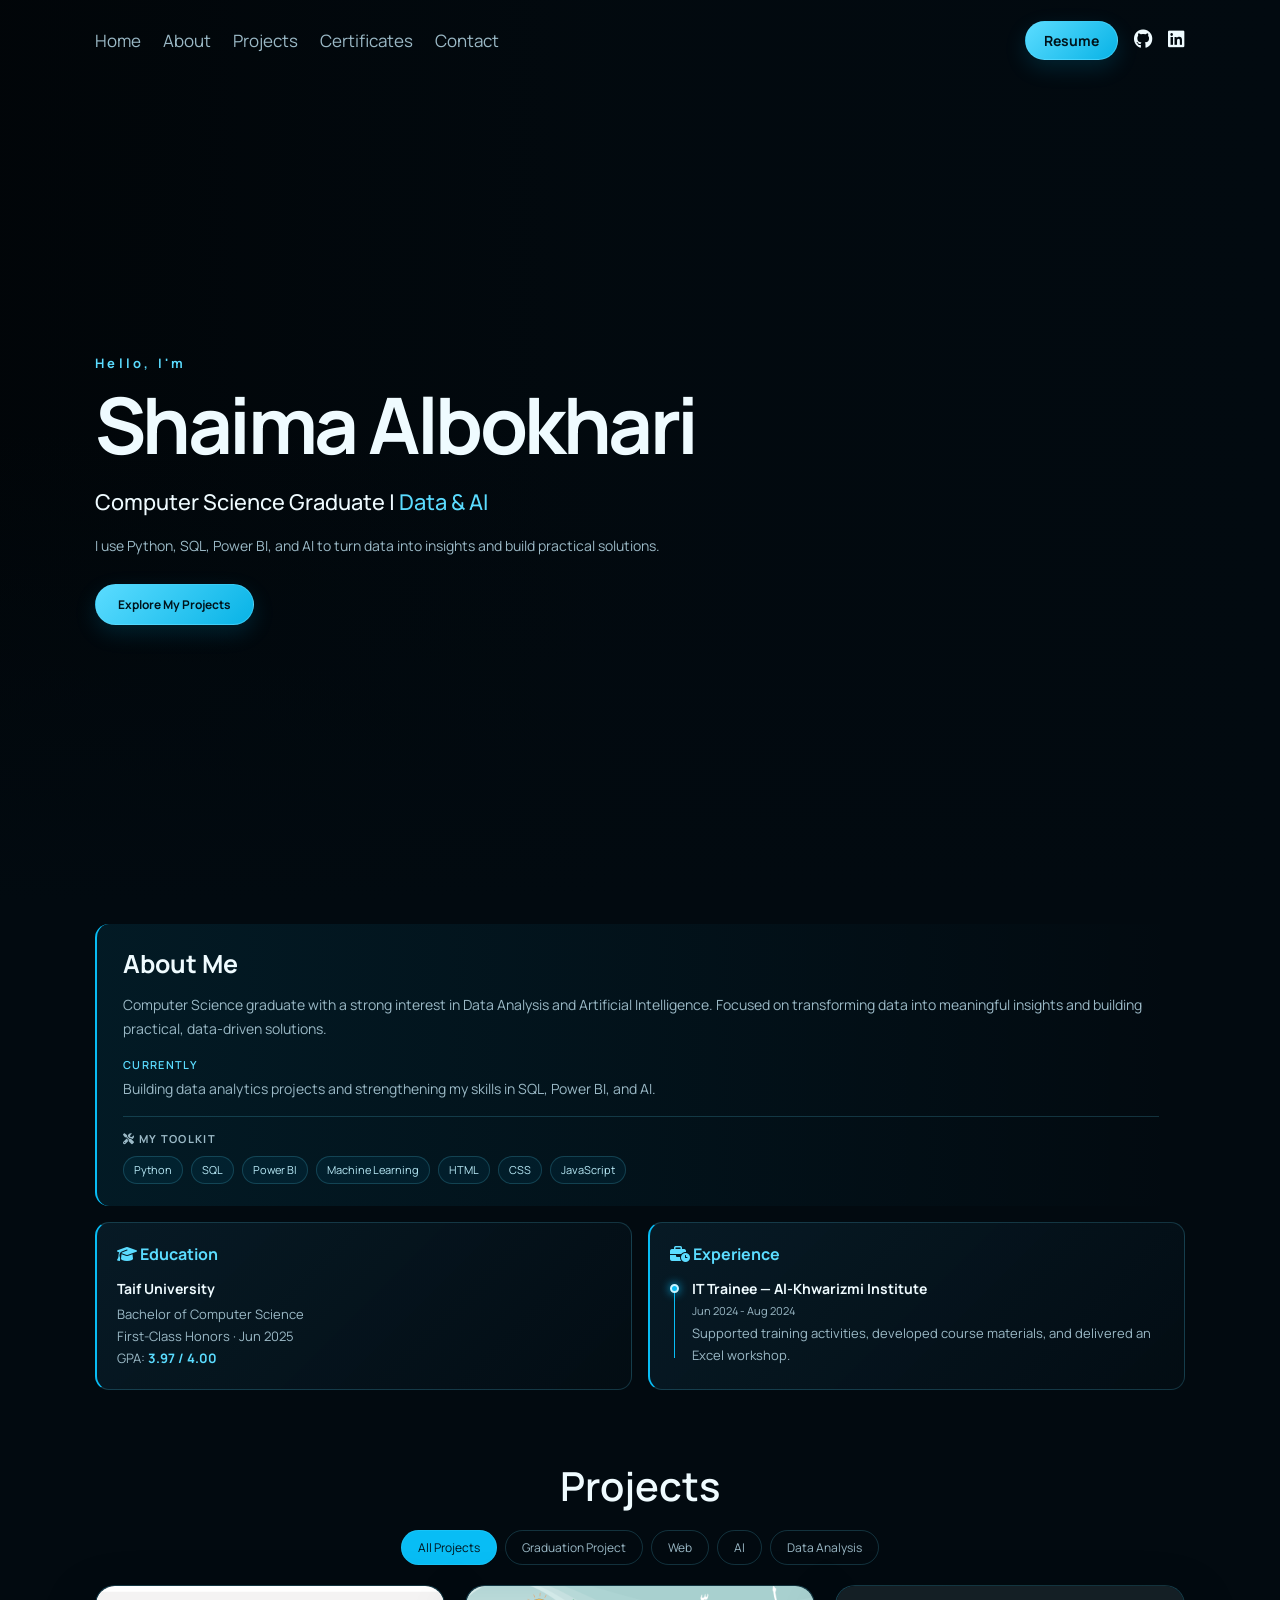
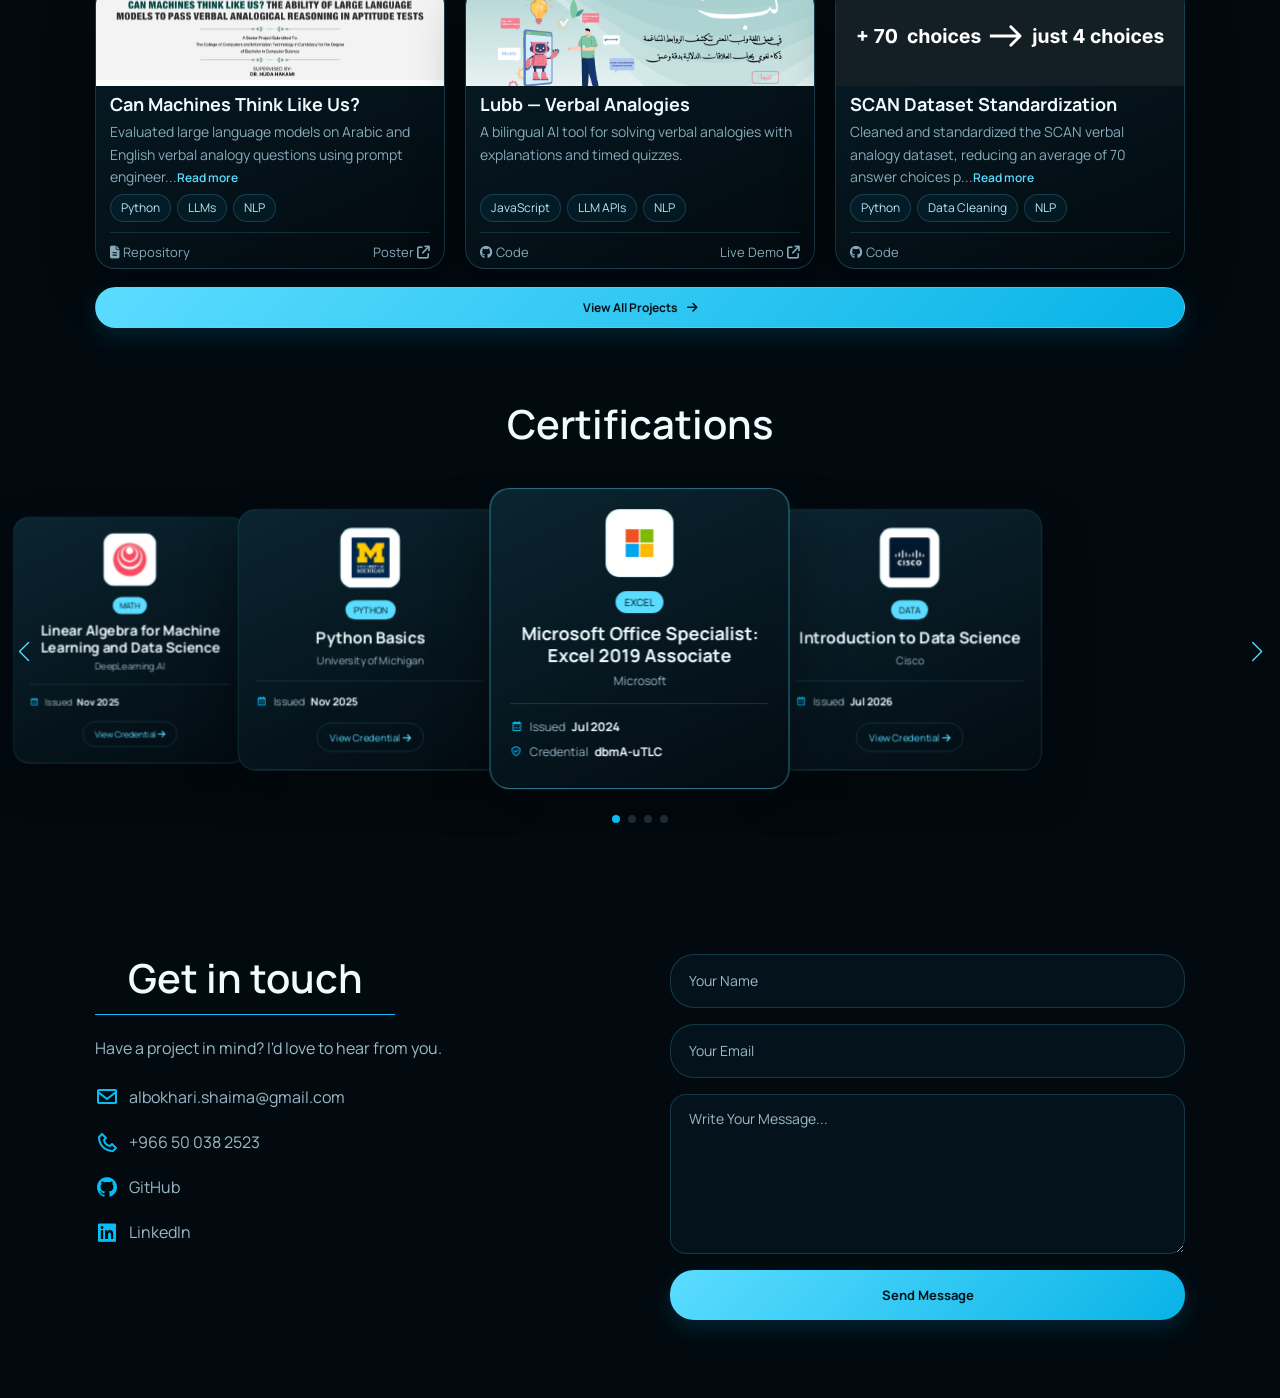
==== index.html @ c420c737 "Add files via upload" ====
<!DOCTYPE html>
<html lang="en">
 <head>
  <meta charset="utf-8">
  <meta content="width=device-width, initial-scale=1.0" name="viewport">
  <title>
   Shaima Albokhari | Portfolio
  </title>
  <!-- Swiper -->
  <link href="https://cdn.jsdelivr.net/npm/swiper@11/swiper-bundle.min.css" rel="stylesheet">
  <!-- Font Awesome -->
  <link href="https://cdnjs.cloudflare.com/ajax/libs/font-awesome/6.5.2/css/all.min.css" rel="stylesheet">
  <!-- Boxicons -->
  <link href="https://unpkg.com/boxicons@2.1.4/css/boxicons.min.css" rel="stylesheet">
  <!--google fonts-->
  <link href="https://fonts.googleapis.com" rel="preconnect">
  <link crossorigin href="https://fonts.gstatic.com" rel="preconnect">
  <link href="https://fonts.googleapis.com/css2?family=Manrope:wght@400;500;600;700&display=swap" rel="stylesheet">
  <!-- CSS -->
  <link rel="stylesheet" href="styles.css">
  <link class="logo" href="logo-fish.svg" rel="shortcut icon" type="image/png">
 </head>
 <body>
  <div class="container">
   <!-- ================= NAVBAR ================= -->
   <a class="skip-link" href="#main-content">
    Skip to content
   </a>
   <header class="navbar">
    <nav aria-label="Primary">
     <ul class="menu">
      <li>
       <a href="#home">
        Home
       </a>
      </li>
      <li>
       <a href="#about">
        About
       </a>
      </li>
      <li>
       <a href="#projects">
        Projects
       </a>
      </li>
      <li>
       <a href="#certifications">
        Certificates
       </a>
      </li>
      <li>
       <a href="#contact">
        Contact
       </a>
      </li>
     </ul>
    </nav>
    <div class="contact">
     <a href="resume.pdf" rel="noopener noreferrer" target="_blank">
      Resume
     </a>
     <a aria-label="GitHub profile" href="https://github.com/ShaimaAlbokhari" rel="noopener noreferrer" target="_blank">
      <i class="fa-brands fa-github">
      </i>
     </a>
     <a aria-label="LinkedIn profile" href="https://www.linkedin.com/in/shaima-albokhari/" rel="noopener noreferrer" target="_blank">
      <i class="fa-brands fa-linkedin">
      </i>
     </a>
    </div>
   </header>
   <!-- ================= HERO ================= -->
   <main id="main-content">
    <section class="hero" id="home">
     <div class="hero-content">
      <h3>
       Hello, I'm
      </h3>
      <h1>
       Shaima Albokhari
      </h1>
      <h2>
       Computer Science Graduate |
       <span class="warm-accent">
        Data & AI
       </span>
      </h2>
      <p>
       I use Python, SQL, Power BI, and AI to turn data into insights and build practical solutions.
      </p>
      <div class="hero-buttons">
       <a class="primary-btn" href="#projects">
        Explore My Projects
       </a>
      </div>
     </div>
    </section>
    <!-- ================= ABOUT ================= -->
    <section class="about" id="about">
     <div class="about-grid">
      <!-- About -->
      <div class="card about-card">
       <h2>
        About Me
       </h2>
       <p>
        Computer Science graduate with a strong interest in Data Analysis and Artificial Intelligence.
                Focused on transforming data into meaningful insights and building practical, data-driven solutions.
       </p>
       <div class="about-current">
        <span>
         Currently
        </span>
        <p>
         Building data analytics projects and strengthening my skills in SQL, Power BI, and AI.
        </p>
       </div>
       <div class="about-skills">
        <h4>
         <i class="fa-solid fa-screwdriver-wrench">
         </i>
         My Toolkit
        </h4>
        <div class="skills-list">
         <span>
          Python
         </span>
         <span>
          SQL
         </span>
         <span>
          Power BI
         </span>
         <span>
          Machine Learning
         </span>
         <span>
          HTML
         </span>
         <span>
          CSS
         </span>
         <span>
          JavaScript
         </span>
        </div>
       </div>
      </div>
      <!-- Experience -->
      <div class="card experience-card">
       <h3>
        <i class="fa-solid fa-business-time">
        </i>
        Experience
       </h3>
       <div class="timeline">
        <div class="timeline-item">
         <span class="dot">
         </span>
         <div class="content">
          <h4>
           IT Trainee &mdash; Al-Khwarizmi Institute
          </h4>
          <small>
           Jun 2024 - Aug 2024
          </small>
          <p>
           Supported training activities,
                             developed course materials, and delivered an Excel workshop.
          </p>
         </div>
        </div>
       </div>
      </div>
      <!-- Education -->
      <div class="card education-card">
       <h3>
        <i class="fa-solid fa-graduation-cap">
        </i>
        Education
       </h3>
       <h4>
        Taif University
       </h4>
       <p>
        Bachelor of Computer Science
       </p>
       <p>
        First-Class Honors &middot; Jun 2025
       </p>
       <p>
        GPA:
        <strong>
         3.97 / 4.00
        </strong>
       </p>
      </div>
     </div>
    </section>
    <!-- ================= PROJECTS ================= -->
    <section class="projects" id="projects">
     <div class="section-title">
      <h2>
       Projects
      </h2>
     </div>
     <div class="filter-buttons">
      <button class="filter-btn active" data-filter="all">
       All Projects
      </button>
      <button class="filter-btn" data-filter="graduation">
       Graduation Project
      </button>
      <button class="filter-btn" data-filter="web">
       Web
      </button>
      <button class="filter-btn" data-filter="ai">
       AI
      </button>
      <button class="filter-btn" data-filter="data">
       Data Analysis
      </button>
     </div>
     <div class="projects-container" id="featured-projects">
      <noscript>
       <div class="projects-error">
        <p>
         JavaScript is required to load the featured projects.
        </p>
        <a href="projects.html">
         View all projects
        </a>
       </div>
      </noscript>
     </div>
     <a class="view-all-btn" href="projects.html">
      View All Projects
      <i class="fa-solid fa-arrow-right">
      </i>
     </a>
    </section>
    <!-- ================= CERTIFICATIONS ================= -->
    <section id="certifications">
     <div class="section-title">
      <h2>
       Certifications
      </h2>
     </div>
     <div class="swiper">
      <div class="swiper-wrapper" id="certifications-container">
       <!-- Certificates are loaded by JavaScript -->
      </div>
      <div class="swiper-button-next">
      </div>
      <div class="swiper-button-prev">
      </div>
      <div class="swiper-pagination">
      </div>
     </div>
    </section>
    <!-- ================= CONTACT ================= -->
    <section id="contact">
     <div class="contact-container">
      <!-- معلومات التواصل -->
      <div class="contact-right">
       <div class="section-title">
        <h2>
         Get in touch
        </h2>
       </div>
       <p>
        Have a project in mind? I'd love to hear from you.
       </p>
       <div class="contact-info">
        <!-- Email -->
        <button aria-label="Copy email address" class="copy-item" data-copy="albokhari.shaima@gmail.com" type="button">
         <i aria-hidden="true" class="bx bx-envelope">
         </i>
         <span class="copy-value">
          albokhari.shaima@gmail.com
         </span>
         <span class="copied" role="status">
         </span>
        </button>
        <!--Phone-->
        <button aria-label="Copy phone number" class="copy-item" data-copy="+966500382523" type="button">
         <i aria-hidden="true" class="bx bx-phone">
         </i>
         <span class="copy-value" dir="ltr">
          +966 50 038 2523
         </span>
         <span class="copied" role="status">
         </span>
        </button>
        <!-- GitHub -->
        <a class="contact-link" href="https://github.com/ShaimaAlbokhari" rel="noopener noreferrer" target="_blank">
         <i class="bx bxl-github">
         </i>
         <span>
          GitHub
         </span>
        </a>
        <!-- LinkedIn -->
        <a class="contact-link" href="https://www.linkedin.com/in/shaima-albokhari/" rel="noopener noreferrer" target="_blank">
         <i class="bx bxl-linkedin-square">
         </i>
         <span>
          LinkedIn
         </span>
        </a>
       </div>
       <img alt aria-hidden="true" class="plant" src="plant.svg">
      </div>
      <!-- الفورم -->
      <form action="https://api.web3forms.com/submit" class="contact-left" id="contact-form" method="POST">
       <input name="access_key" type="hidden" value="8c4a9d00-b263-4142-ad8a-2c3be4dd2721">
       <input aria-label="Your Name" class="contact-inputs" name="name" placeholder="Your Name" required type="text">
       <input aria-label="Your Email" class="contact-inputs" name="email" placeholder="Your Email" required type="email">
       <textarea aria-label="Your Message" class="contact-inputs" name="message" placeholder="Write Your Message..." required></textarea>
       <button type="submit">
        Send Message
       </button>
       <input autocomplete="off" class="hidden" name="botcheck" style="display: none;" tabindex="-1" type="checkbox">
       <p aria-live="polite" id="form-result" role="status">
       </p>
      </form>
     </div>
    </section>
   </main>
   <!-- icons -->
   <script crossorigin="anonymous" src="https://kit.fontawesome.com/7b04c1df12.js">
   </script>
   <!-- Swiper -->
  </div>
  <script src="https://cdn.jsdelivr.net/npm/swiper@11/swiper-bundle.min.js">
  </script>
  <!-- JavaScript -->
  <script src="script.js">
  </script>
 </body>
</html>
---- styles.css ----
/* Main stylesheet loader. Keep this import order. */
@import url("variables.css");
@import url("base.css");
@import url("about.css");
@import url("projects.css");
@import url("certifications.css");
@import url("contact.css");
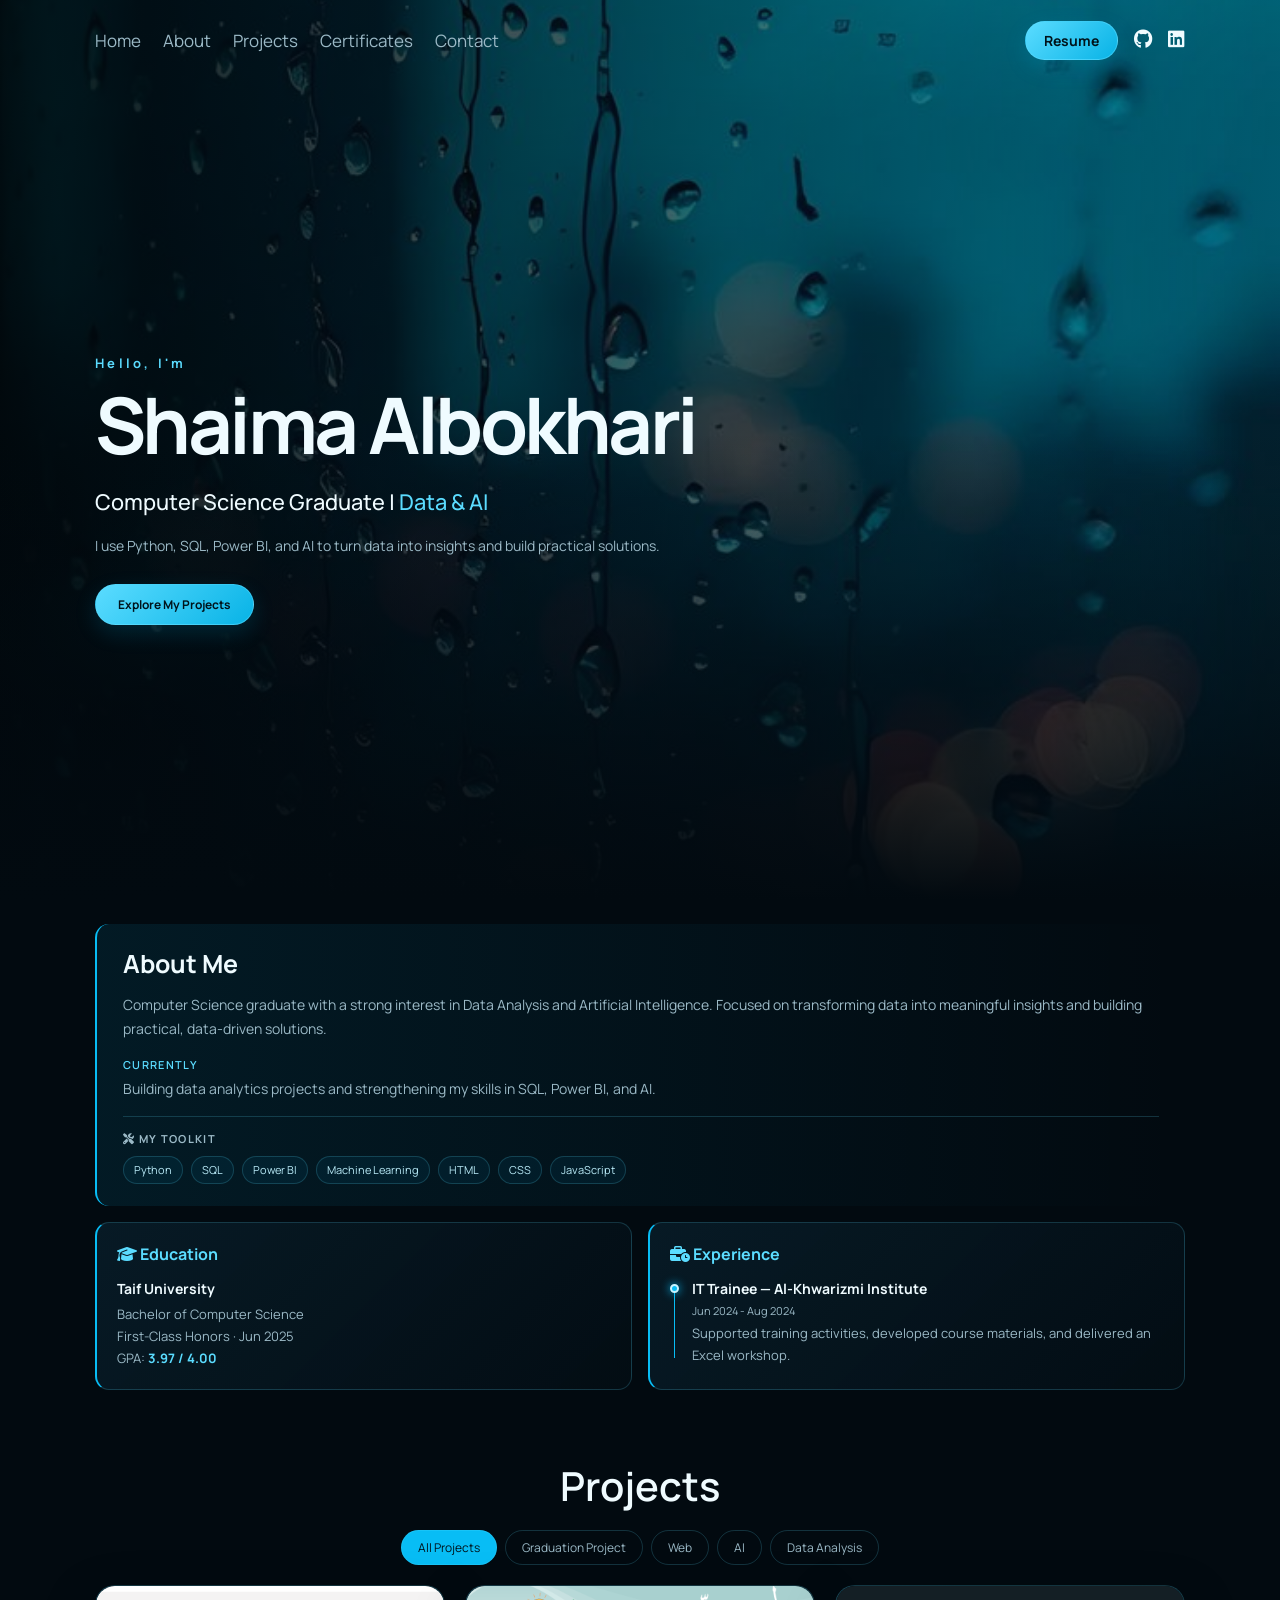
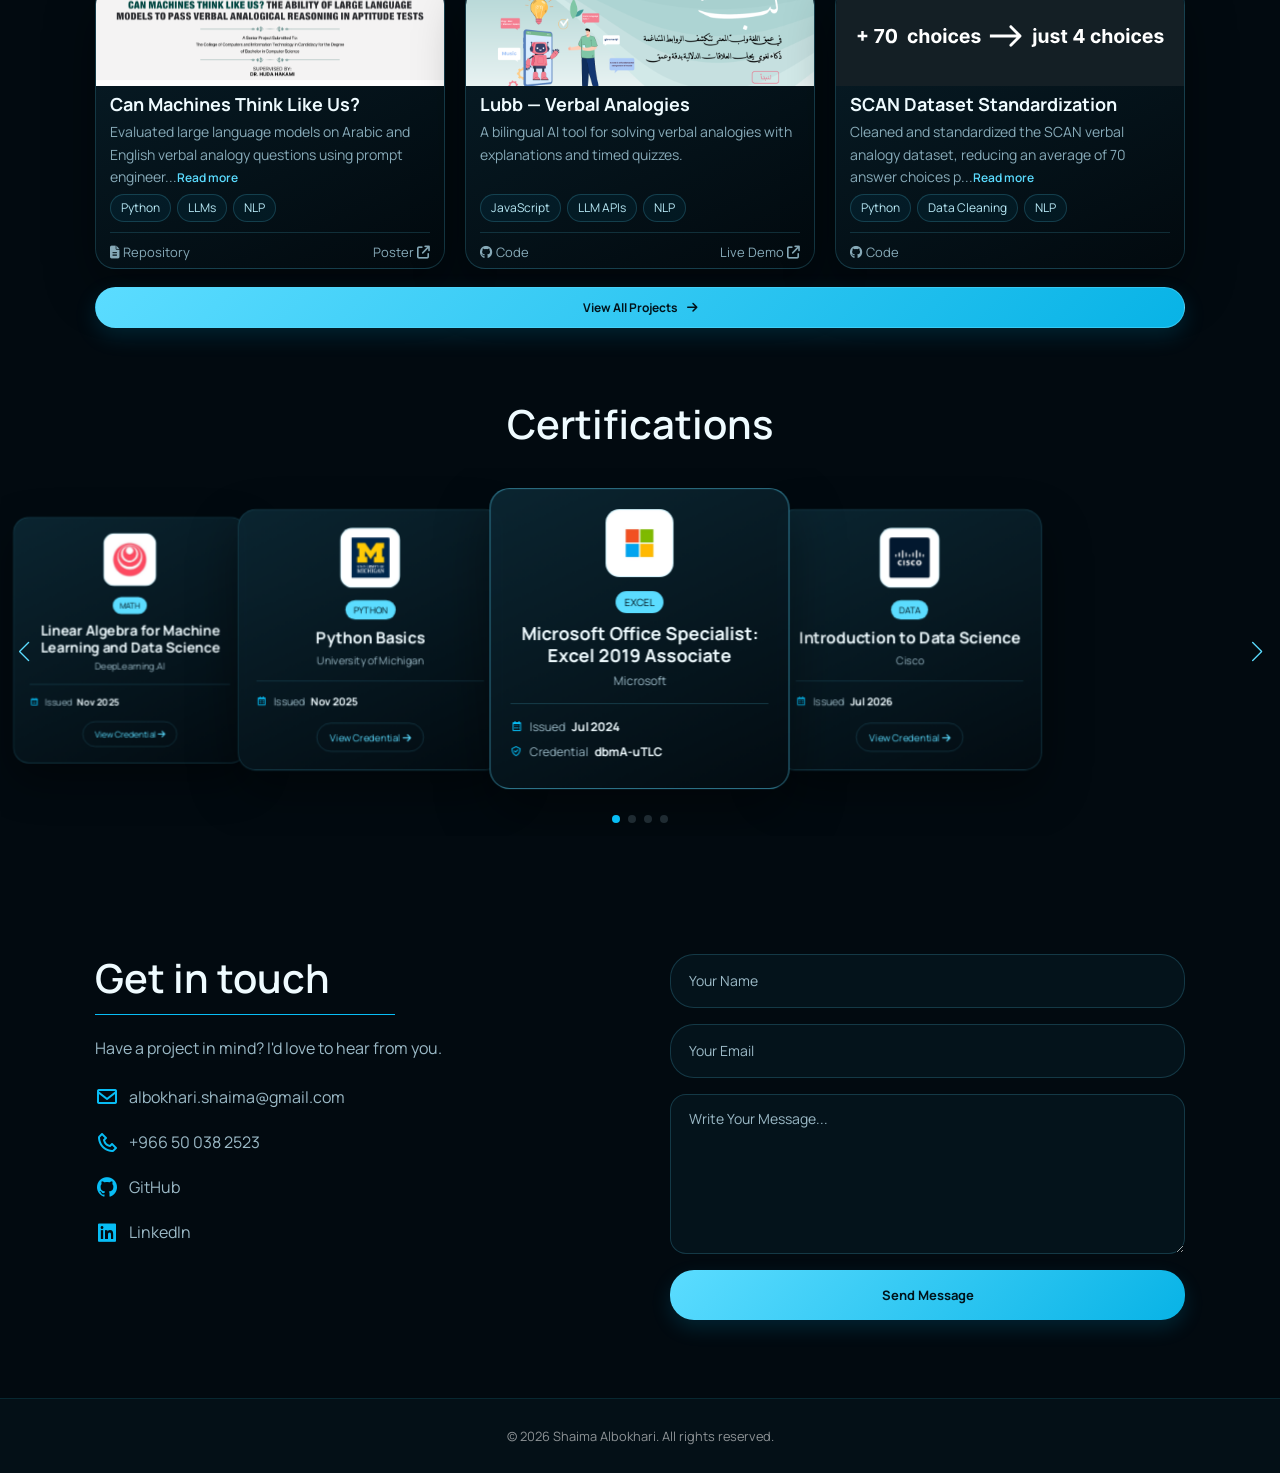
==== commit 62b04b42: "Add files via upload" ====
--- a/index.html
+++ b/index.html
@@ -312,7 +312,7 @@
        </div>
        <img alt aria-hidden="true" class="plant" src="plant.svg">
       </div>
-      <!-- الفورم -->
+      <!-- Contact Form -->
       <form action="https://api.web3forms.com/submit" class="contact-left" id="contact-form" method="POST">
        <input name="access_key" type="hidden" value="8c4a9d00-b263-4142-ad8a-2c3be4dd2721">
        <input aria-label="Your Name" class="contact-inputs" name="name" placeholder="Your Name" required type="text">
@@ -327,6 +327,12 @@
       </form>
      </div>
     </section>
+   <!-- ================= Footer ================= -->
+    <footer class="site-footer">
+        <div class="footer-container">
+                <p>© 2026 Shaima Albokhari. All rights reserved.</p>
+        </div>
+    </footer>
    </main>
    <!-- icons -->
    <script crossorigin="anonymous" src="https://kit.fontawesome.com/7b04c1df12.js">
--- a/styles.css
+++ b/styles.css
@@ -5,3 +5,4 @@
 @import url("projects.css");
 @import url("certifications.css");
 @import url("contact.css");
+@import url("footer.css");
